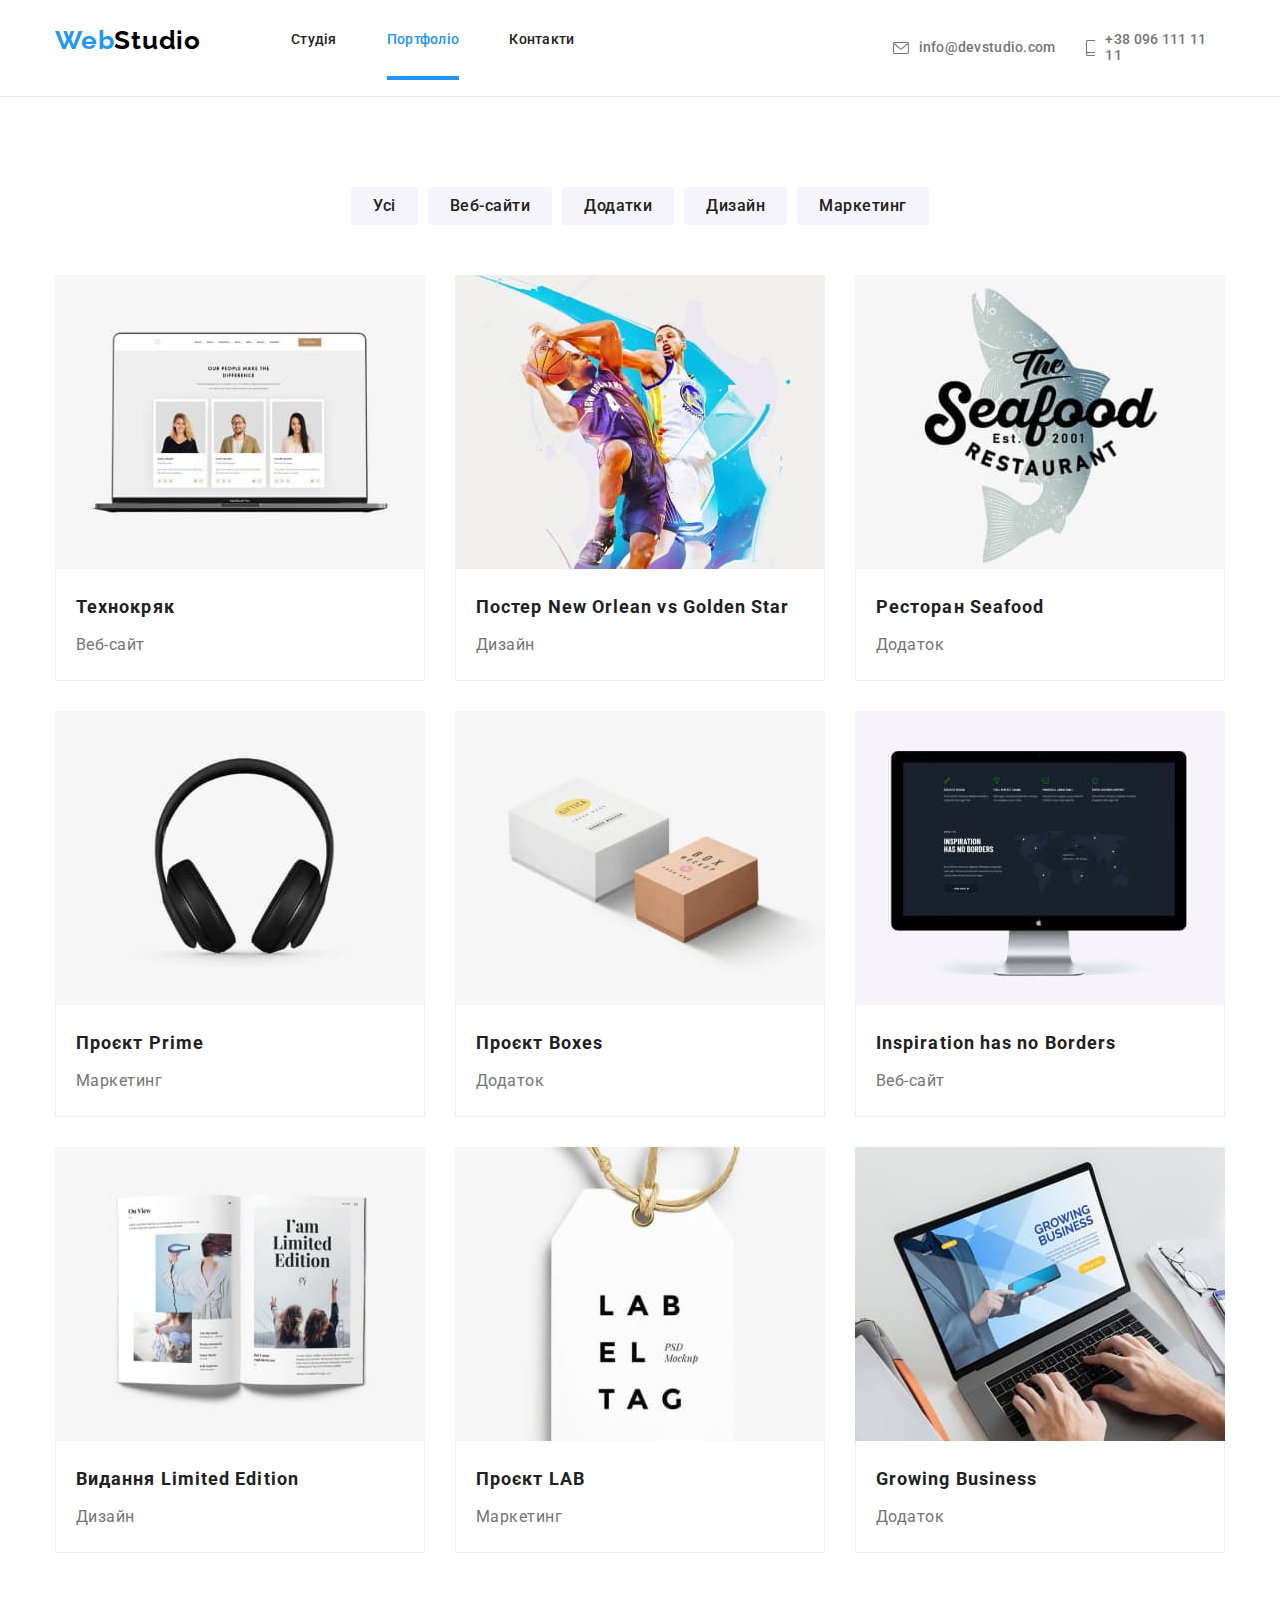
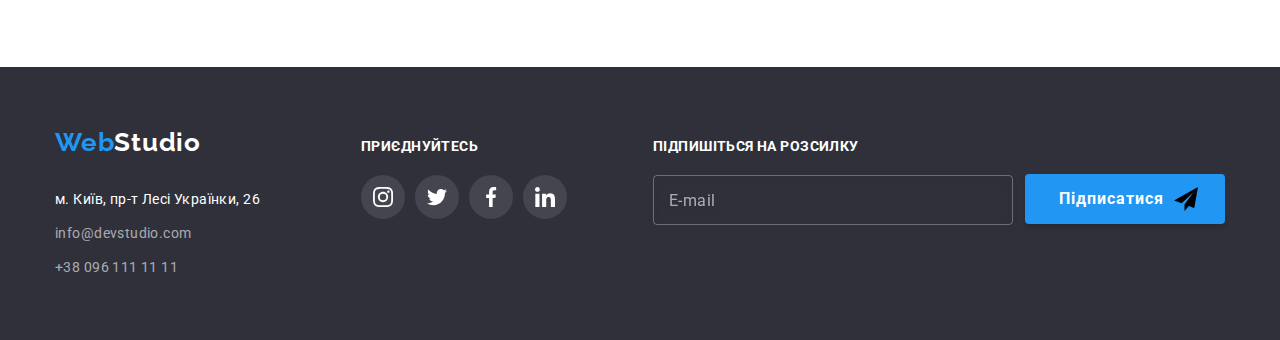
==== portfolio.html @ 47f00ca6 "SASS+BEM" ====
<!DOCTYPE html>
<html lang="uk">
  <head>
    <meta charset="UTF-8" />
    <meta http-equiv="X-UA-Compatible" content="IE=edge" />
    <meta name="viewport" content="width=device-width, initial-scale=1.0" />
    <title>Портфоліо</title>
    <link rel="preconnect" href="https://fonts.googleapis.com" />
    <link rel="preconnect" href="https://fonts.gstatic.com" crossorigin />
    <link
      href="https://fonts.googleapis.com/css2?family=Raleway:wght@700&family=Roboto:wght@400;500;700&display=swap"
      rel="stylesheet"
    />
    <link
      rel="stylesheet"
      href="https://cdnjs.cloudflare.com/ajax/libs/modern-normalize/1.1.0/modern-normalize.css"
      integrity="sha512-Y0MM+V6ymRKN2zStTqzQ227DWhhp4Mzdo6gnlRnuaNCbc+YN/ZH0sBCLTM4M0oSy9c9VKiCvd4Jk44aCLrNS5Q=="
      crossorigin="anonymous"
      referrerpolicy="no-referrer"
    />
    <link rel="stylesheet" href="./css/main.min.css" />
  </head>
  <body>
    <header class="header">
      <div class="container container--header">
        <a href="" class="logo"><span class="logo__accent">Web</span>Studio</a>
        <nav>
          <ul class="navigation">
            <li class="navigation__item">
              <a href="./index.html" class="navigation__link">Студія</a>
            </li>
            <li class="navigation__item">
              <a href="" class="navigation__link navigation__link--current">Портфоліо</a>
            </li>
            <li class="navigation__item"><a href="" class="navigation__link">Контакти</a></li>
          </ul>
        </nav>
        <ul class="contacts">
          <li class="contacts__item">
            <a href="mailto:info@devstudio.com" class="contacts__link"
              ><svg width="16" height="12" class="contacts__image">
                <use href="./images/icons.svg#icon-envelope"></use></svg
              >info@devstudio.com</a
            >
          </li>
          <li class="contacts__item">
            <a href="tel:+38096111111" class="contacts__link"
              ><svg width="10" height="16" class="contacts__image">
                <use href="./images/icons.svg#icon-smartphone"></use></svg
              >+38 096 111 11 11</a
            >
          </li>
        </ul>
      </div>
    </header>
    <main>
      <section class="portfolio">
        <div class="container">
          <h1 class="visually-hidden">Наші роботи</h1>
          <ul class="buttons-list">
            <li class="buttons-list__item"><button type="button" class="btn-menu">Усі</button></li>
            <li class="buttons-list__item">
              <button type="button" class="btn-menu">Веб-сайти</button>
            </li>
            <li class="buttons-list__item">
              <button type="button" class="btn-menu">Додатки</button>
            </li>
            <li class="buttons-list__item">
              <button type="button" class="btn-menu">Дизайн</button>
            </li>
            <li class="buttons-list__item">
              <button type="button" class="btn-menu">Маркетинг</button>
            </li>
          </ul>
          <ul class="work-list">
            <li>
              <a class="work-link"
                ><div class="work-link__box">
                  <img src="./images/img-8.jpg" alt="Екран ноутбука" width="370" height="294" />
                  <div class="work-link__overlay">
                    <p class="work-link__text">
                      Ресурс пропонує комплексні пропозиції з різним рівнем функціоналу та сервісів.
                      Все це дозволить відвідувачу отримати вичерпні відомості про компанію чи
                      приватну особу.
                    </p>
                  </div>
                </div>
                <div class="work-link__card">
                  <h2 class="work-link__title">Технокряк</h2>
                  <p class="work-link__desk">Веб-сайт</p>
                </div></a
              >
            </li>
            <li>
              <a class="work-link"
                ><div class="work-link__box">
                  <img src="./images/img-9.jpg" alt="Баскетболісти" width="370" height="294" />
                  <div class="work-link__overlay">
                    <p class="work-link__text">
                      Ресурс пропонує комплексні пропозиції з різним рівнем функціоналу та сервісів.
                      Все це дозволить відвідувачу отримати вичерпні відомості про компанію чи
                      приватну особу.
                    </p>
                  </div>
                </div>
                <div class="work-link__card">
                  <h2 class="work-link__title">
                    Постер <span lang="en">New Orlean vs Golden Star</span>
                  </h2>
                  <p class="work-link__desk">Дизайн</p>
                </div></a
              >
            </li>
            <li>
              <a class="work-link"
                ><div class="work-link__box">
                  <img
                    src="./images/img-10.jpg"
                    alt="Логотип ресторану Сіфуд"
                    width="370"
                    height="294"
                  />
                  <div class="work-link__overlay">
                    <p class="work-link__text">
                      Ресурс пропонує комплексні пропозиції з різним рівнем функціоналу та сервісів.
                      Все це дозволить відвідувачу отримати вичерпні відомості про компанію чи
                      приватну особу.
                    </p>
                  </div>
                </div>
                <div class="work-link__card">
                  <h2 class="work-link__title">Ресторан <span lang="en">Seafood</span></h2>
                  <p class="work-link__desk">Додаток</p>
                </div></a
              >
            </li>
            <li>
              <a class="work-link"
                ><div class="work-link__box">
                  <img src="./images/img-11.jpg" alt="Навушники" width="370" height="294" />
                  <div class="work-link__overlay">
                    <p class="work-link__text">
                      Ресурс пропонує комплексні пропозиції з різним рівнем функціоналу та сервісів.
                      Все це дозволить відвідувачу отримати вичерпні відомості про компанію чи
                      приватну особу.
                    </p>
                  </div>
                </div>
                <div class="work-link__card">
                  <h2 class="work-link__title">Проєкт <span lang="en">Prime</span></h2>
                  <p class="work-link__desk">Маркетинг</p>
                </div></a
              >
            </li>
            <li>
              <a class="work-link"
                ><div class="work-link__box">
                  <img src="./images/img-12.jpg" alt="Коробочки" width="370" height="294" />
                  <div class="work-link__overlay">
                    <p class="work-link__text">
                      Ресурс пропонує комплексні пропозиції з різним рівнем функціоналу та сервісів.
                      Все це дозволить відвідувачу отримати вичерпні відомості про компанію чи
                      приватну особу.
                    </p>
                  </div>
                </div>
                <div class="work-link__card">
                  <h2 class="work-link__title">Проєкт <span lang="en">Boxes</span></h2>
                  <p class="work-link__desk">Додаток</p>
                </div></a
              >
            </li>
            <li>
              <a class="work-link"
                ><div class="work-link__box">
                  <img src="./images/img-13.jpg" alt="Монітор" width="370" height="294" />
                  <div class="work-link__overlay">
                    <p class="work-link__text">
                      Ресурс пропонує комплексні пропозиції з різним рівнем функціоналу та сервісів.
                      Все це дозволить відвідувачу отримати вичерпні відомості про компанію чи
                      приватну особу.
                    </p>
                  </div>
                </div>
                <div class="work-link__card">
                  <h2 class="work-link__title" lang="en">Inspiration has no Borders</h2>
                  <p class="work-link__desk">Веб-сайт</p>
                </div></a
              >
            </li>
            <li>
              <a class="work-link"
                ><div class="work-link__box">
                  <img src="./images/img-14.jpg" alt="Журнал" width="370" height="294" />
                  <div class="work-link__overlay">
                    <p class="work-link__text">
                      Ресурс пропонує комплексні пропозиції з різним рівнем функціоналу та сервісів.
                      Все це дозволить відвідувачу отримати вичерпні відомості про компанію чи
                      приватну особу.
                    </p>
                  </div>
                </div>
                <div class="work-link__card">
                  <h2 class="work-link__title">Видання <span lang="en">Limited Edition</span></h2>
                  <p class="work-link__desk">Дизайн</p>
                </div></a
              >
            </li>
            <li>
              <a class="work-link"
                ><div class="work-link__box">
                  <img src="./images/img-15.jpg" alt="Ярлик" width="370" height="294" />
                  <div class="work-link__overlay">
                    <p class="work-link__text">
                      Ресурс пропонує комплексні пропозиції з різним рівнем функціоналу та сервісів.
                      Все це дозволить відвідувачу отримати вичерпні відомості про компанію чи
                      приватну особу.
                    </p>
                  </div>
                </div>
                <div class="work-link__card">
                  <h2 class="work-link__title">Проєкт <span lang="en">LAB</span></h2>
                  <p class="work-link__desk">Маркетинг</p>
                </div></a
              >
            </li>
            <li>
              <a class="work-link"
                ><div class="work-link__box">
                  <img src="./images/img-16.jpg" alt="Ноутбук" width="370" height="294" />
                  <div class="work-link__overlay">
                    <p class="work-link__text">
                      Ресурс пропонує комплексні пропозиції з різним рівнем функціоналу та сервісів.
                      Все це дозволить відвідувачу отримати вичерпні відомості про компанію чи
                      приватну особу.
                    </p>
                  </div>
                </div>
                <div class="work-link__card">
                  <h2 class="work-link__title" lang="en">Growing Business</h2>
                  <p class="work-link__desk">Додаток</p>
                </div></a
              >
            </li>
          </ul>
        </div>
      </section>
    </main>
    <footer class="footer">
      <div class="container container--footer">
        <div class="extended-contacts">
          <div class="studio-contacts">
            <a href="" class="logo logo--white"><span class="logo__accent">Web</span>Studio</a>
            <address class="address">
              <ul class="address__list">
                <li class="address__item">
                  <a
                    href="https://goo.gl/maps/R8dx9tAfrHtU4k7H6"
                    target="_blank"
                    rel="noopener nofollow noreferrer"
                    class="address__place"
                    >м. Київ, пр-т Лесі Українки, 26</a
                  >
                </li>
                <li class="address__item">
                  <a href="info@devstudio.com" class="address__link">info@devstudio.com</a>
                </li>
                <li class="address__item">
                  <a href="+380961111111" class="address__link">+38 096 111 11 11</a>
                </li>
              </ul>
            </address>
          </div>
          <div class="studio-social">
            <h2 class="footer-title">приєднуйтесь</h2>
            <ul class="soc-list">
              <li>
                <a href="" target="_blank" rel="noopener noreferrer nofollow" class="ft-soc-link">
                  <svg width="20" height="20">
                    <use href="./images/icons.svg#icon-instagram"></use>
                  </svg>
                </a>
              </li>
              <li>
                <a href="" target="_blank" rel="noopener noreferrer nofollow" class="ft-soc-link">
                  <svg width="20" height="20">
                    <use href="./images/icons.svg#icon-twitter"></use>
                  </svg>
                </a>
              </li>
              <li>
                <a href="" target="_blank" rel="noopener noreferrer nofollow" class="ft-soc-link">
                  <svg width="20" height="20">
                    <use href="./images/icons.svg#icon-facebook"></use>
                  </svg>
                </a>
              </li>
              <li>
                <a href="" target="_blank" rel="noopener noreferrer nofollow" class="ft-soc-link">
                  <svg width="20" height="20">
                    <use href="./images/icons.svg#icon-linkedin"></use>
                  </svg>
                </a>
              </li>
            </ul>
          </div>
        </div>
        <form name="mailing-form" class="mailing-form">
          <label class="mailing-form__label"
            ><span class="mailing-form__call">Підпишіться на розсилку</span>
            <input type="email" name="email" placeholder="E-mail" class="mailing-form__input" />
          </label>
          <button type="submit">
            <span class="ft-btn-text">Підписатися</span>
            <svg width="24" height="24"><use href="./images/icons.svg#icon-send"></use></svg>
          </button>
        </form>
      </div>
    </footer>
  </body>
</html>
---- css/main.min.css ----
:root{--logo-color: #000000;--accent-logo-color: #2196f3;--ft-color: #2f303a;--primary-bg-color: #ffffff;--second-bg-color: #f5f4fa;--primary-text-color: #212121;--second-text-color: #757575;--tertiary-text-color: rgba(255, 255, 255, 0.6);--link-color: #afb1b8}p,h1,h2,h3,h4,h5,h6{margin:0px}ul{margin:0px;padding-left:0px;list-style:none}a{text-decoration:none}body{color:var(--primary-text-color);font-family:"Roboto","arial","helvetica",sans-serif}img{display:block;max-width:100%;height:auto}ul{display:-webkit-box;display:-ms-flexbox;display:flex}.visually-hidden{position:absolute;width:1px;height:1px;margin:-1px;border:0;padding:0;white-space:nowrap;-webkit-clip-path:inset(100%);clip-path:inset(100%);clip:rect(0 0 0 0);overflow:hidden}.container{width:1200px;padding:0px 15px;margin:0 auto}.container--header,.container--footer{display:-webkit-box;display:-ms-flexbox;display:flex}.container--hero{display:-webkit-box;display:-ms-flexbox;display:flex;-ms-flex-wrap:wrap;flex-wrap:wrap;-webkit-box-orient:vertical;-webkit-box-direction:normal;-ms-flex-direction:column;flex-direction:column;-ms-flex-line-pack:center;align-content:center}.container--footer{-webkit-box-pack:justify;-ms-flex-pack:justify;justify-content:space-between}.logo{font-family:"Raleway",sans-serif;font-weight:700;font-size:26px;line-height:1.19;letter-spacing:.03em;color:var(--logo-color);padding:25px 0px;margin-right:90px}.logo--white{color:var(--primary-bg-color)}.logo__accent{color:var(--accent-logo-color)}button{color:var(--primary-bg-color);background-color:var(--accent-logo-color);-webkit-box-shadow:0px 4px 4px rgba(0,0,0,.15);box-shadow:0px 4px 4px rgba(0,0,0,.15);width:200px;height:50px;border-width:0px;border-radius:4px;cursor:pointer;font-weight:700;font-size:16px;line-height:1.88;letter-spacing:.06em}.btn{margin:0 auto}.mailing-form>button{display:-webkit-box;display:-ms-flexbox;display:flex;-webkit-box-align:center;-ms-flex-align:center;align-items:center;margin-top:47px}.ft-btn-text{margin-left:28px;margin-right:10px}.button__image{fill:#fff}.modal-close{display:-webkit-box;display:-ms-flexbox;display:flex;-webkit-box-pack:center;-ms-flex-pack:center;justify-content:center;-webkit-box-align:center;-ms-flex-align:center;align-items:center;position:absolute;top:8px;right:8px;width:30px;height:30px;border-radius:50%;border:1px solid rgba(0,0,0,.1);-webkit-box-shadow:none;box-shadow:none;background-color:var(--primary-bg-color)}.modal-btn{margin-left:125px}.btn-menu{color:var(--primary-text-color);background-color:var(--second-bg-color);-webkit-box-shadow:none;box-shadow:none;font-weight:500;font-size:16px;line-height:1.62;letter-spacing:.03em;width:auto;height:auto;padding:6px 22px;-webkit-transition-property:color,background-color,-webkit-box-shadow;transition-property:color,background-color,-webkit-box-shadow;transition-property:color,background-color,box-shadow;transition-property:color,background-color,box-shadow,-webkit-box-shadow;-webkit-transition-duration:250ms;transition-duration:250ms;-webkit-transition-timing-function:cubic-bezier(0.4, 0, 0.2, 1);transition-timing-function:cubic-bezier(0.4, 0, 0.2, 1)}.btn-menu:hover,.btn-menu:focus{color:var(--primary-bg-color);background-color:var(--accent-logo-color);-webkit-box-shadow:0px 3px 1px rgba(0,0,0,.1),0px 1px 2px rgba(0,0,0,.08),0px 2px 2px rgba(0,0,0,.12);box-shadow:0px 3px 1px rgba(0,0,0,.1),0px 1px 2px rgba(0,0,0,.08),0px 2px 2px rgba(0,0,0,.12)}.title{font-size:36px;line-height:1.17;text-align:center;letter-spacing:.03em;display:block;margin:0px auto 50px}.soc-list>li{width:44px;height:44px}.soc-list>li:not(:last-child){margin-right:10px}.soc-list a{width:100%;height:100%;border-radius:50%;display:-webkit-box;display:-ms-flexbox;display:flex;-webkit-box-pack:center;-ms-flex-pack:center;justify-content:center;-webkit-box-align:center;-ms-flex-align:center;align-items:center;-webkit-transition-property:color,background-color;transition-property:color,background-color;-webkit-transition-duration:250ms;transition-duration:250ms;-webkit-transition-timing-function:cubic-bezier(0.4, 0, 0.2, 1);transition-timing-function:cubic-bezier(0.4, 0, 0.2, 1)}.soc-list a:hover,.soc-list a:focus{color:var(--primary-bg-color);background-color:var(--accent-logo-color)}.soc-list svg{fill:currentColor}.comand-soc-link{color:var(--link-color);background-color:var(--primary-bg-color)}.ft-soc-link{color:var(--primary-bg-color);background-color:rgba(255,255,255,.1)}.header{background-color:var(--primary-bg-color);border-bottom:1px solid #ececec}.navigation{margin-right:318px}.navigation__item:not(:last-child){margin-right:50px}.navigation__link{display:block;padding:32px 0px;font-weight:500;font-size:14px;line-height:1.14;letter-spacing:.02em;color:var(--primary-text-color);-webkit-transition-property:color;transition-property:color;-webkit-transition-duration:250ms;transition-duration:250ms;-webkit-transition-timing-function:cubic-bezier(0.4, 0, 0.2, 1);transition-timing-function:cubic-bezier(0.4, 0, 0.2, 1)}.navigation__link:hover,.navigation__link:focus{color:var(--accent-logo-color)}.navigation__link--current{position:relative;color:var(--accent-logo-color)}.navigation__link--current::after{content:"";display:block;position:absolute;bottom:0;width:100%;height:4px;background-color:var(--accent-logo-color)}.contacts__item{display:-webkit-box;display:-ms-flexbox;display:flex}.contacts__item:not(:last-child){margin-right:30px}.contacts__link{display:-webkit-box;display:-ms-flexbox;display:flex;-webkit-box-align:center;-ms-flex-align:center;align-items:center;font-weight:500;font-size:14px;line-height:1.14;letter-spacing:.02em;padding:32px 0px;color:var(--second-text-color);-webkit-transition-property:color;transition-property:color;-webkit-transition-duration:250ms;transition-duration:250ms;-webkit-transition-timing-function:cubic-bezier(0.4, 0, 0.2, 1);transition-timing-function:cubic-bezier(0.4, 0, 0.2, 1)}.contacts__link:hover,.contacts__link:focus{color:var(--accent-logo-color)}.contacts__image{margin-right:10px;fill:currentColor}.hero{padding:200px 0px 210px}.hero-overlay{max-width:1600px;height:600px;background-image:-webkit-gradient(linear, left top, right top, from(rgba(47, 48, 58, 0.4)), to(rgba(47, 48, 58, 0.4))),url("../images/hero.jpg");background-image:linear-gradient(to right, rgba(47, 48, 58, 0.4), rgba(47, 48, 58, 0.4)),url("../images/hero.jpg");background-repeat:no-repeat;background-position:center;background-size:cover;background-color:#c4c4c4}.hero__title{color:var(--primary-bg-color);font-weight:900;font-size:44px;line-height:1.36;text-align:center;letter-spacing:.06em;text-transform:uppercase;width:700px;margin-bottom:30px}.pre-about{background-color:var(--primary-bg-color);padding:95px 0}.principles__item:not(:last-child){margin-right:30px}.principle-card{display:-webkit-box;display:-ms-flexbox;display:flex;-webkit-box-pack:center;-ms-flex-pack:center;justify-content:center;-webkit-box-align:center;-ms-flex-align:center;align-items:center;width:270px;height:120px;border-radius:4px;margin-bottom:30px;background-color:var(--second-bg-color)}.principle-card__title{font-size:14px;line-height:1.1;letter-spacing:.03em;text-transform:uppercase;margin-bottom:10px}.principle-card__desk{font-size:14px;line-height:1.71;letter-spacing:.03em;color:var(--second-text-color)}.about{background-color:var(--primary-bg-color);padding-bottom:95px}.service-list__item:not(:last-child){margin-right:30px}.service-card{position:relative}.service-card__label{position:absolute;bottom:0;width:370px;height:70px;padding:27px 0px;font-weight:700;font-size:14px;line-height:1.14;text-align:center;letter-spacing:.03em;text-transform:uppercase;color:var(--primary-bg-color);background-color:rgba(47,48,58,.8)}.comand{padding:95px 0;background-color:var(--second-bg-color)}.comand-list__item:not(:last-child){margin-right:30px}.comand-card{background:var(--primary-bg-color);-webkit-box-shadow:0px 1px 3px rgba(0,0,0,.12),0px 1px 1px rgba(0,0,0,.14),0px 2px 1px rgba(0,0,0,.2);box-shadow:0px 1px 3px rgba(0,0,0,.12),0px 1px 1px rgba(0,0,0,.14),0px 2px 1px rgba(0,0,0,.2);border-radius:0px 0px 4px 4px}.comand-card__label{padding:30px}.comand-card__title{font-weight:500;font-size:16px;line-height:1.19;text-align:center;letter-spacing:.03em;margin-bottom:10px}.comand-card__desk{line-height:1.19;text-align:center;letter-spacing:.03em;color:var(--second-text-color);margin-bottom:15px}.clients{background-color:var(--primary-bg-color);padding:95px 0}.clients-list__item{width:170px;height:92px;border:1px solid var(--link-color);border-radius:4px;-webkit-transition-property:border;transition-property:border;-webkit-transition-duration:250ms;transition-duration:250ms;-webkit-transition-timing-function:cubic-bezier(0.4, 0, 0.2, 1);transition-timing-function:cubic-bezier(0.4, 0, 0.2, 1)}.clients-list__item:not(:last-child){margin-right:30px}.clients-list__item:hover,.clients-list__item:focus{border:1px solid var(--accent-logo-color)}.client-link{width:100%;height:100%;display:-webkit-box;display:-ms-flexbox;display:flex;-webkit-box-pack:center;-ms-flex-pack:center;justify-content:center;-webkit-box-align:center;-ms-flex-align:center;align-items:center;color:var(--link-color);-webkit-transition-property:color;transition-property:color;-webkit-transition-duration:250ms;transition-duration:250ms;-webkit-transition-timing-function:cubic-bezier(0.4, 0, 0.2, 1);transition-timing-function:cubic-bezier(0.4, 0, 0.2, 1)}.client-link:hover,.client-link:focus{color:var(--accent-logo-color)}.client-link__image{fill:currentColor}.portfolio{background-color:var(--primary-bg-color);padding-top:90px;padding-bottom:114px}.buttons-list{-webkit-box-pack:center;-ms-flex-pack:center;justify-content:center;margin-bottom:50px}.buttons-list__item:not(:last-child){margin-right:10px}.work-list{-ms-flex-wrap:wrap;flex-wrap:wrap;gap:30px;-ms-flex-preferred-size:calc((100% - 20px)/3);flex-basis:calc((100% - 20px)/3)}.work-link{display:block;-webkit-transition-property:-webkit-box-shadow;transition-property:-webkit-box-shadow;transition-property:box-shadow;transition-property:box-shadow, -webkit-box-shadow;-webkit-transition-duration:250ms;transition-duration:250ms;-webkit-transition-timing-function:cubic-bezier(0.4, 0, 0.2, 1);transition-timing-function:cubic-bezier(0.4, 0, 0.2, 1)}.work-link:hover{-webkit-box-shadow:0px 1px 1px rgba(0,0,0,.12),0px 4px 4px rgba(0,0,0,.06),1px 4px 6px rgba(0,0,0,.16);box-shadow:0px 1px 1px rgba(0,0,0,.12),0px 4px 4px rgba(0,0,0,.06),1px 4px 6px rgba(0,0,0,.16)}.work-link:hover .work-link__overlay{-webkit-transform:translateY(0);transform:translateY(0)}.work-link__box{position:relative;overflow:hidden}.work-link__overlay{position:absolute;top:0;left:0;width:100%;height:100%;background-color:rgba(33,150,243,.9);-webkit-transform:translateY(100%);transform:translateY(100%);-webkit-transition-property:-webkit-transform;transition-property:-webkit-transform;transition-property:transform;transition-property:transform, -webkit-transform;-webkit-transition-duration:250ms;transition-duration:250ms;-webkit-transition-timing-function:cubic-bezier(0.4, 0, 0.2, 1);transition-timing-function:cubic-bezier(0.4, 0, 0.2, 1)}.work-link__text{padding:63px 24px;font-size:18px;line-height:1.56;letter-spacing:.03em;color:var(--primary-bg-color)}.work-link__card{padding:20px;border-right:1px solid #eee;border-bottom:1px solid #eee;border-left:1px solid #eee}.work-link__title{font-size:18px;line-height:2;letter-spacing:.06em;margin-bottom:5px}.work-link__desk{line-height:1.88;letter-spacing:.03em;color:var(--second-text-color)}.footer{background-color:var(--ft-color);padding:60px 0}.extended-contacts{display:-webkit-box;display:-ms-flexbox;display:flex}.address__list{display:block}.studio-contacts{margin-right:70px}.address{font-style:inherit;margin-top:30px}.address__item:not(:last-child){margin-bottom:10px}.address__place{font-size:14px;line-height:1.71;letter-spacing:.03em;color:var(--primary-bg-color);-webkit-transition-property:color;transition-property:color;-webkit-transition-duration:250ms;transition-duration:250ms;-webkit-transition-timing-function:cubic-bezier(0.4, 0, 0.2, 1);transition-timing-function:cubic-bezier(0.4, 0, 0.2, 1)}.address__place:hover,.address__place:focus{color:var(--accent-logo-color)}.address__link{font-size:14px;line-height:1.71;letter-spacing:.03em;color:var(--tertiary-text-color);-webkit-transition-property:color;transition-property:color;-webkit-transition-duration:250ms;transition-duration:250ms;-webkit-transition-timing-function:cubic-bezier(0.4, 0, 0.2, 1);transition-timing-function:cubic-bezier(0.4, 0, 0.2, 1)}.address__link:hover,.address__link:focus{color:var(--accent-logo-color)}.footer-title{font-size:14px;line-height:1.14;letter-spacing:.03em;text-transform:uppercase;color:var(--primary-bg-color);margin-top:12px;margin-bottom:20px}.mailing-form{display:-webkit-box;display:-ms-flexbox;display:flex;-webkit-box-orient:horizontal;-webkit-box-direction:normal;-ms-flex-direction:row;flex-direction:row}.mailing-form__label{display:-webkit-box;display:-ms-flexbox;display:flex;-webkit-box-orient:vertical;-webkit-box-direction:normal;-ms-flex-direction:column;flex-direction:column;margin-top:12px}.mailing-form__call{margin-bottom:20px;font-weight:700;font-size:14px;line-height:1.14;letter-spacing:.03em;text-transform:uppercase;color:var(--primary-bg-color)}.mailing-form__input{margin-right:12px;padding-left:15px;width:360px;height:50px;background-color:rgba(0,0,0,0);-webkit-filter:drop-shadow(0px 4px 4px rgba(0, 0, 0, 0.15));filter:drop-shadow(0px 4px 4px rgba(0, 0, 0, 0.15));border:1px solid rgba(255,255,255,.3);border-radius:4px}.mailing-form__input::-webkit-input-placeholder{font-size:16px;line-height:1.25;letter-spacing:.03em;color:var(--tertiary-text-color)}.mailing-form__input::-moz-placeholder{font-size:16px;line-height:1.25;letter-spacing:.03em;color:var(--tertiary-text-color)}.mailing-form__input:-ms-input-placeholder{font-size:16px;line-height:1.25;letter-spacing:.03em;color:var(--tertiary-text-color)}.mailing-form__input::-ms-input-placeholder{font-size:16px;line-height:1.25;letter-spacing:.03em;color:var(--tertiary-text-color)}.mailing-form__input::placeholder{font-size:16px;line-height:1.25;letter-spacing:.03em;color:var(--tertiary-text-color)}.backdrop{width:100%;height:100%;position:fixed;top:0;background-color:rgba(0,0,0,.2);-webkit-transition-property:opacity,visibility;transition-property:opacity,visibility;-webkit-transition-duration:400ms;transition-duration:400ms;-webkit-transition-timing-function:ease-in;transition-timing-function:ease-in}.modal{width:530px;min-height:580px;padding:40px;background-color:var(--primary-bg-color);-webkit-box-shadow:0px 1px 3px rgba(0,0,0,.12),0px 1px 1px rgba(0,0,0,.14),0px 2px 1px rgba(0,0,0,.2);box-shadow:0px 1px 3px rgba(0,0,0,.12),0px 1px 1px rgba(0,0,0,.14),0px 2px 1px rgba(0,0,0,.2);border-radius:4px;position:absolute;top:50%;left:50%;-webkit-transform:translate(-50%, -50%) scale(1);transform:translate(-50%, -50%) scale(1);-webkit-transition-property:-webkit-transform;transition-property:-webkit-transform;transition-property:transform;transition-property:transform, -webkit-transform;-webkit-transition-duration:400ms;transition-duration:400ms;-webkit-transition-timing-function:ease-in;transition-timing-function:ease-in}.backdrop.is-hidden .modal{-webkit-transform:translate(-50%, -50%) scaleY(0);transform:translate(-50%, -50%) scaleY(0)}.is-hidden{opacity:0;visibility:hidden;pointer-events:none}.service-form{display:-webkit-box;display:-ms-flexbox;display:flex;-webkit-box-orient:vertical;-webkit-box-direction:normal;-ms-flex-direction:column;flex-direction:column}.service-form__call{margin-bottom:12px;font-weight:700;font-size:20px;line-height:1.15;text-align:center;letter-spacing:.03em;color:var(--primary-text-color)}.service-form__label{margin-bottom:4px;font-size:12px;line-height:1.17;letter-spacing:.01em;color:var(--second-text-color)}.service-form__entry-field{position:relative;margin-bottom:10px}.service-form__input{width:100%;height:40px;padding-left:42px;border:1px solid rgba(33,33,33,.2);border-radius:4px;-webkit-transition-property:outline;transition-property:outline;-webkit-transition-duration:250ms;transition-duration:250ms;-webkit-transition-timing-function:cubic-bezier(0.4, 0, 0.2, 1);transition-timing-function:cubic-bezier(0.4, 0, 0.2, 1)}.service-form__input:focus{outline:1px solid var(--accent-logo-color);border:rgba(0,0,0,0)}.service-form__input:focus+.service-form__image{fill:var(--accent-logo-color)}.service-form__image{position:absolute;top:50%;left:12px;-webkit-transform:translateY(-50%);transform:translateY(-50%);-webkit-transition-property:fill;transition-property:fill;-webkit-transition-duration:250ms;transition-duration:250ms;-webkit-transition-timing-function:cubic-bezier(0.4, 0, 0.2, 1);transition-timing-function:cubic-bezier(0.4, 0, 0.2, 1)}.service-form__textarea{resize:none;height:120px;margin-bottom:25px;padding:12px 16px;border:1px solid rgba(33,33,33,.2);border-radius:4px}.service-form__textarea:focus{outline:1px solid var(--accent-logo-color);border:rgba(0,0,0,0)}.service-form__textarea::-webkit-input-placeholder{font-size:12px;line-height:14px;letter-spacing:.01em;color:rgba(117,117,117,.5)}.service-form__textarea::-moz-placeholder{font-size:12px;line-height:14px;letter-spacing:.01em;color:rgba(117,117,117,.5)}.service-form__textarea:-ms-input-placeholder{font-size:12px;line-height:14px;letter-spacing:.01em;color:rgba(117,117,117,.5)}.service-form__textarea::-ms-input-placeholder{font-size:12px;line-height:14px;letter-spacing:.01em;color:rgba(117,117,117,.5)}.service-form__textarea::placeholder{font-size:12px;line-height:14px;letter-spacing:.01em;color:rgba(117,117,117,.5)}.service-form__check-label{display:-webkit-box;display:-ms-flexbox;display:flex;-webkit-box-align:center;-ms-flex-align:center;align-items:center;margin-left:12px;margin-bottom:30px}.service-form__checkbox:checked+.service-form__custom-checkbox{background-color:var(--accent-logo-color);border-color:var(--accent-logo-color);background-image:url(../images/check.svg);background-size:contain;background-repeat:no-repeat;background-origin:border-box}.service-form__checkbox:focus+.service-form__custom-checkbox{outline:2px solid #000}.service-form__custom-checkbox{width:15px;height:15px;margin-right:8px;display:inline-block;border:2px solid var(--primary-text-color);border-radius:2px}.service-form__text{font-family:"Roboto";font-size:14px;line-height:1.71;letter-spacing:.03em;color:var(--second-text-color)}.service-form__link{text-decoration:underline;color:var(--accent-logo-color)}/*# sourceMappingURL=main.min.css.map */
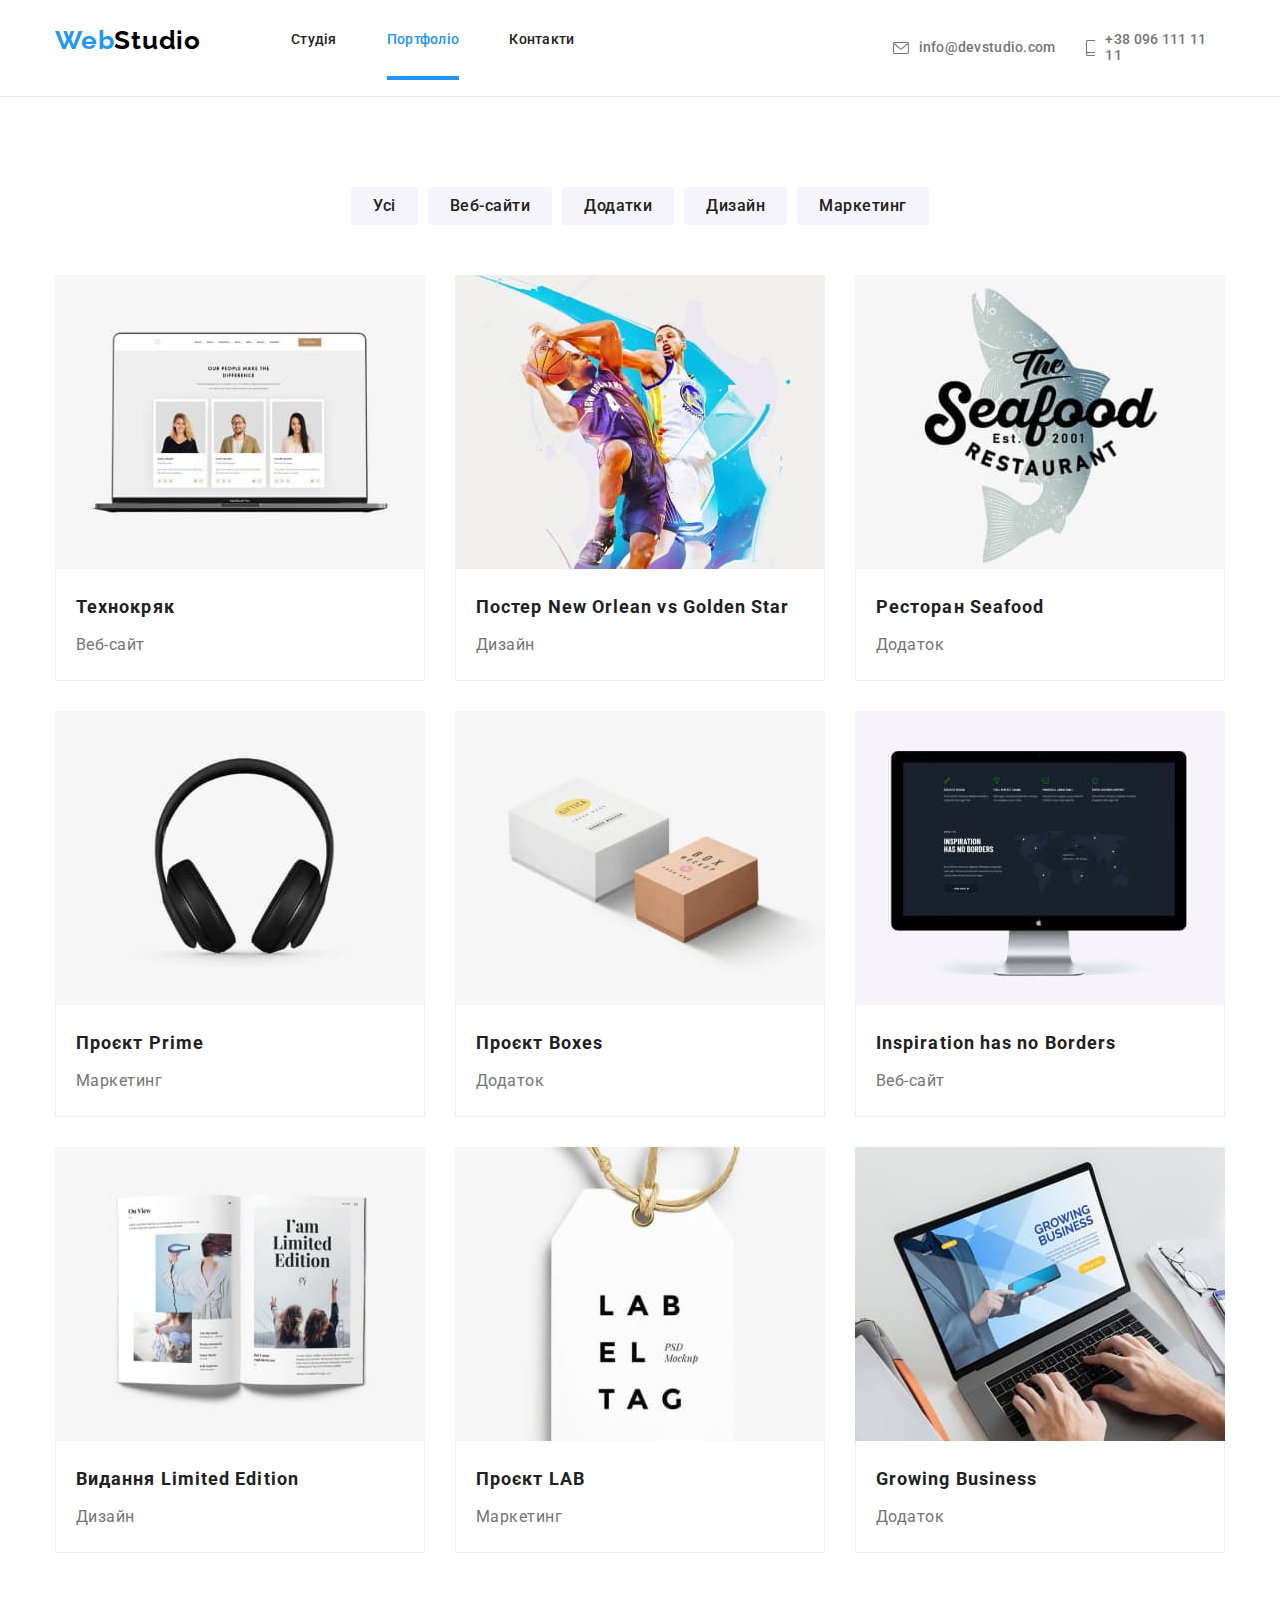
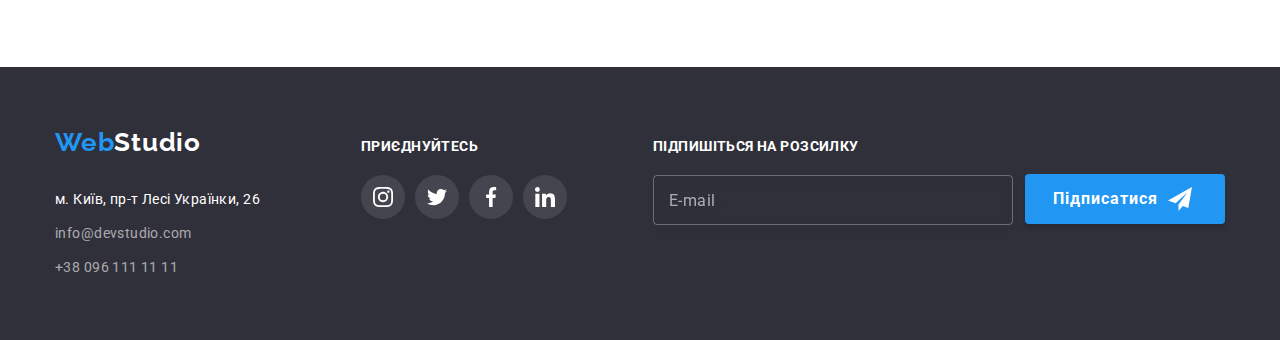
==== commit 3f3f94d7: "SASS+BEM завершення" ====
--- a/portfolio.html
+++ b/portfolio.html
@@ -38,14 +38,14 @@
         <ul class="contacts">
           <li class="contacts__item">
             <a href="mailto:info@devstudio.com" class="contacts__link"
-              ><svg width="16" height="12" class="contacts__image">
+              ><svg width="16" height="12" class="contacts__icon">
                 <use href="./images/icons.svg#icon-envelope"></use></svg
               >info@devstudio.com</a
             >
           </li>
           <li class="contacts__item">
             <a href="tel:+38096111111" class="contacts__link"
-              ><svg width="10" height="16" class="contacts__image">
+              ><svg width="10" height="16" class="contacts__icon">
                 <use href="./images/icons.svg#icon-smartphone"></use></svg
               >+38 096 111 11 11</a
             >
@@ -58,18 +58,20 @@
         <div class="container">
           <h1 class="visually-hidden">Наші роботи</h1>
           <ul class="buttons-list">
-            <li class="buttons-list__item"><button type="button" class="btn-menu">Усі</button></li>
-            <li class="buttons-list__item">
-              <button type="button" class="btn-menu">Веб-сайти</button>
-            </li>
-            <li class="buttons-list__item">
-              <button type="button" class="btn-menu">Додатки</button>
-            </li>
-            <li class="buttons-list__item">
-              <button type="button" class="btn-menu">Дизайн</button>
-            </li>
-            <li class="buttons-list__item">
-              <button type="button" class="btn-menu">Маркетинг</button>
+            <li class="buttons-list__item">
+              <button type="button" class="portfolio__button">Усі</button>
+            </li>
+            <li class="buttons-list__item">
+              <button type="button" class="portfolio__button">Веб-сайти</button>
+            </li>
+            <li class="buttons-list__item">
+              <button type="button" class="portfolio__button">Додатки</button>
+            </li>
+            <li class="buttons-list__item">
+              <button type="button" class="portfolio__button">Дизайн</button>
+            </li>
+            <li class="buttons-list__item">
+              <button type="button" class="portfolio__button">Маркетинг</button>
             </li>
           </ul>
           <ul class="work-list">
@@ -273,31 +275,51 @@
           </div>
           <div class="studio-social">
             <h2 class="footer-title">приєднуйтесь</h2>
-            <ul class="soc-list">
-              <li>
-                <a href="" target="_blank" rel="noopener noreferrer nofollow" class="ft-soc-link">
-                  <svg width="20" height="20">
+            <ul class="social-list">
+              <li class="social-list__item">
+                <a
+                  href=""
+                  target="_blank"
+                  rel="noopener noreferrer nofollow"
+                  class="social-link social-link--grey"
+                >
+                  <svg width="20" height="20" class="social__icon">
                     <use href="./images/icons.svg#icon-instagram"></use>
                   </svg>
                 </a>
               </li>
-              <li>
-                <a href="" target="_blank" rel="noopener noreferrer nofollow" class="ft-soc-link">
-                  <svg width="20" height="20">
+              <li class="social-list__item">
+                <a
+                  href=""
+                  target="_blank"
+                  rel="noopener noreferrer nofollow"
+                  class="social-link social-link--grey"
+                >
+                  <svg width="20" height="20" class="social__icon">
                     <use href="./images/icons.svg#icon-twitter"></use>
                   </svg>
                 </a>
               </li>
-              <li>
-                <a href="" target="_blank" rel="noopener noreferrer nofollow" class="ft-soc-link">
-                  <svg width="20" height="20">
+              <li class="social-list__item">
+                <a
+                  href=""
+                  target="_blank"
+                  rel="noopener noreferrer nofollow"
+                  class="social-link social-link--grey"
+                >
+                  <svg width="20" height="20" class="social__icon">
                     <use href="./images/icons.svg#icon-facebook"></use>
                   </svg>
                 </a>
               </li>
-              <li>
-                <a href="" target="_blank" rel="noopener noreferrer nofollow" class="ft-soc-link">
-                  <svg width="20" height="20">
+              <li class="social-list__item">
+                <a
+                  href=""
+                  target="_blank"
+                  rel="noopener noreferrer nofollow"
+                  class="social-link social-link--grey"
+                >
+                  <svg width="20" height="20" class="social__icon">
                     <use href="./images/icons.svg#icon-linkedin"></use>
                   </svg>
                 </a>
@@ -310,9 +332,11 @@
             ><span class="mailing-form__call">Підпишіться на розсилку</span>
             <input type="email" name="email" placeholder="E-mail" class="mailing-form__input" />
           </label>
-          <button type="submit">
-            <span class="ft-btn-text">Підписатися</span>
-            <svg width="24" height="24"><use href="./images/icons.svg#icon-send"></use></svg>
+          <button type="submit" class="mailing-form__button">
+            <span class="button__text">Підписатися</span>
+            <svg width="24" height="24" class="button__icon--end">
+              <use href="./images/icons.svg#icon-send"></use>
+            </svg>
           </button>
         </form>
       </div>
--- a/css/main.min.css
+++ b/css/main.min.css
@@ -1 +1 @@
-:root{--logo-color: #000000;--accent-logo-color: #2196f3;--ft-color: #2f303a;--primary-bg-color: #ffffff;--second-bg-color: #f5f4fa;--primary-text-color: #212121;--second-text-color: #757575;--tertiary-text-color: rgba(255, 255, 255, 0.6);--link-color: #afb1b8}p,h1,h2,h3,h4,h5,h6{margin:0px}ul{margin:0px;padding-left:0px;list-style:none}a{text-decoration:none}body{color:var(--primary-text-color);font-family:"Roboto","arial","helvetica",sans-serif}img{display:block;max-width:100%;height:auto}ul{display:-webkit-box;display:-ms-flexbox;display:flex}.visually-hidden{position:absolute;width:1px;height:1px;margin:-1px;border:0;padding:0;white-space:nowrap;-webkit-clip-path:inset(100%);clip-path:inset(100%);clip:rect(0 0 0 0);overflow:hidden}.container{width:1200px;padding:0px 15px;margin:0 auto}.container--header,.container--footer{display:-webkit-box;display:-ms-flexbox;display:flex}.container--hero{display:-webkit-box;display:-ms-flexbox;display:flex;-ms-flex-wrap:wrap;flex-wrap:wrap;-webkit-box-orient:vertical;-webkit-box-direction:normal;-ms-flex-direction:column;flex-direction:column;-ms-flex-line-pack:center;align-content:center}.container--footer{-webkit-box-pack:justify;-ms-flex-pack:justify;justify-content:space-between}.logo{font-family:"Raleway",sans-serif;font-weight:700;font-size:26px;line-height:1.19;letter-spacing:.03em;color:var(--logo-color);padding:25px 0px;margin-right:90px}.logo--white{color:var(--primary-bg-color)}.logo__accent{color:var(--accent-logo-color)}button{color:var(--primary-bg-color);background-color:var(--accent-logo-color);-webkit-box-shadow:0px 4px 4px rgba(0,0,0,.15);box-shadow:0px 4px 4px rgba(0,0,0,.15);width:200px;height:50px;border-width:0px;border-radius:4px;cursor:pointer;font-weight:700;font-size:16px;line-height:1.88;letter-spacing:.06em}.btn{margin:0 auto}.mailing-form>button{display:-webkit-box;display:-ms-flexbox;display:flex;-webkit-box-align:center;-ms-flex-align:center;align-items:center;margin-top:47px}.ft-btn-text{margin-left:28px;margin-right:10px}.button__image{fill:#fff}.modal-close{display:-webkit-box;display:-ms-flexbox;display:flex;-webkit-box-pack:center;-ms-flex-pack:center;justify-content:center;-webkit-box-align:center;-ms-flex-align:center;align-items:center;position:absolute;top:8px;right:8px;width:30px;height:30px;border-radius:50%;border:1px solid rgba(0,0,0,.1);-webkit-box-shadow:none;box-shadow:none;background-color:var(--primary-bg-color)}.modal-btn{margin-left:125px}.btn-menu{color:var(--primary-text-color);background-color:var(--second-bg-color);-webkit-box-shadow:none;box-shadow:none;font-weight:500;font-size:16px;line-height:1.62;letter-spacing:.03em;width:auto;height:auto;padding:6px 22px;-webkit-transition-property:color,background-color,-webkit-box-shadow;transition-property:color,background-color,-webkit-box-shadow;transition-property:color,background-color,box-shadow;transition-property:color,background-color,box-shadow,-webkit-box-shadow;-webkit-transition-duration:250ms;transition-duration:250ms;-webkit-transition-timing-function:cubic-bezier(0.4, 0, 0.2, 1);transition-timing-function:cubic-bezier(0.4, 0, 0.2, 1)}.btn-menu:hover,.btn-menu:focus{color:var(--primary-bg-color);background-color:var(--accent-logo-color);-webkit-box-shadow:0px 3px 1px rgba(0,0,0,.1),0px 1px 2px rgba(0,0,0,.08),0px 2px 2px rgba(0,0,0,.12);box-shadow:0px 3px 1px rgba(0,0,0,.1),0px 1px 2px rgba(0,0,0,.08),0px 2px 2px rgba(0,0,0,.12)}.title{font-size:36px;line-height:1.17;text-align:center;letter-spacing:.03em;display:block;margin:0px auto 50px}.soc-list>li{width:44px;height:44px}.soc-list>li:not(:last-child){margin-right:10px}.soc-list a{width:100%;height:100%;border-radius:50%;display:-webkit-box;display:-ms-flexbox;display:flex;-webkit-box-pack:center;-ms-flex-pack:center;justify-content:center;-webkit-box-align:center;-ms-flex-align:center;align-items:center;-webkit-transition-property:color,background-color;transition-property:color,background-color;-webkit-transition-duration:250ms;transition-duration:250ms;-webkit-transition-timing-function:cubic-bezier(0.4, 0, 0.2, 1);transition-timing-function:cubic-bezier(0.4, 0, 0.2, 1)}.soc-list a:hover,.soc-list a:focus{color:var(--primary-bg-color);background-color:var(--accent-logo-color)}.soc-list svg{fill:currentColor}.comand-soc-link{color:var(--link-color);background-color:var(--primary-bg-color)}.ft-soc-link{color:var(--primary-bg-color);background-color:rgba(255,255,255,.1)}.header{background-color:var(--primary-bg-color);border-bottom:1px solid #ececec}.navigation{margin-right:318px}.navigation__item:not(:last-child){margin-right:50px}.navigation__link{display:block;padding:32px 0px;font-weight:500;font-size:14px;line-height:1.14;letter-spacing:.02em;color:var(--primary-text-color);-webkit-transition-property:color;transition-property:color;-webkit-transition-duration:250ms;transition-duration:250ms;-webkit-transition-timing-function:cubic-bezier(0.4, 0, 0.2, 1);transition-timing-function:cubic-bezier(0.4, 0, 0.2, 1)}.navigation__link:hover,.navigation__link:focus{color:var(--accent-logo-color)}.navigation__link--current{position:relative;color:var(--accent-logo-color)}.navigation__link--current::after{content:"";display:block;position:absolute;bottom:0;width:100%;height:4px;background-color:var(--accent-logo-color)}.contacts__item{display:-webkit-box;display:-ms-flexbox;display:flex}.contacts__item:not(:last-child){margin-right:30px}.contacts__link{display:-webkit-box;display:-ms-flexbox;display:flex;-webkit-box-align:center;-ms-flex-align:center;align-items:center;font-weight:500;font-size:14px;line-height:1.14;letter-spacing:.02em;padding:32px 0px;color:var(--second-text-color);-webkit-transition-property:color;transition-property:color;-webkit-transition-duration:250ms;transition-duration:250ms;-webkit-transition-timing-function:cubic-bezier(0.4, 0, 0.2, 1);transition-timing-function:cubic-bezier(0.4, 0, 0.2, 1)}.contacts__link:hover,.contacts__link:focus{color:var(--accent-logo-color)}.contacts__image{margin-right:10px;fill:currentColor}.hero{padding:200px 0px 210px}.hero-overlay{max-width:1600px;height:600px;background-image:-webkit-gradient(linear, left top, right top, from(rgba(47, 48, 58, 0.4)), to(rgba(47, 48, 58, 0.4))),url("../images/hero.jpg");background-image:linear-gradient(to right, rgba(47, 48, 58, 0.4), rgba(47, 48, 58, 0.4)),url("../images/hero.jpg");background-repeat:no-repeat;background-position:center;background-size:cover;background-color:#c4c4c4}.hero__title{color:var(--primary-bg-color);font-weight:900;font-size:44px;line-height:1.36;text-align:center;letter-spacing:.06em;text-transform:uppercase;width:700px;margin-bottom:30px}.pre-about{background-color:var(--primary-bg-color);padding:95px 0}.principles__item:not(:last-child){margin-right:30px}.principle-card{display:-webkit-box;display:-ms-flexbox;display:flex;-webkit-box-pack:center;-ms-flex-pack:center;justify-content:center;-webkit-box-align:center;-ms-flex-align:center;align-items:center;width:270px;height:120px;border-radius:4px;margin-bottom:30px;background-color:var(--second-bg-color)}.principle-card__title{font-size:14px;line-height:1.1;letter-spacing:.03em;text-transform:uppercase;margin-bottom:10px}.principle-card__desk{font-size:14px;line-height:1.71;letter-spacing:.03em;color:var(--second-text-color)}.about{background-color:var(--primary-bg-color);padding-bottom:95px}.service-list__item:not(:last-child){margin-right:30px}.service-card{position:relative}.service-card__label{position:absolute;bottom:0;width:370px;height:70px;padding:27px 0px;font-weight:700;font-size:14px;line-height:1.14;text-align:center;letter-spacing:.03em;text-transform:uppercase;color:var(--primary-bg-color);background-color:rgba(47,48,58,.8)}.comand{padding:95px 0;background-color:var(--second-bg-color)}.comand-list__item:not(:last-child){margin-right:30px}.comand-card{background:var(--primary-bg-color);-webkit-box-shadow:0px 1px 3px rgba(0,0,0,.12),0px 1px 1px rgba(0,0,0,.14),0px 2px 1px rgba(0,0,0,.2);box-shadow:0px 1px 3px rgba(0,0,0,.12),0px 1px 1px rgba(0,0,0,.14),0px 2px 1px rgba(0,0,0,.2);border-radius:0px 0px 4px 4px}.comand-card__label{padding:30px}.comand-card__title{font-weight:500;font-size:16px;line-height:1.19;text-align:center;letter-spacing:.03em;margin-bottom:10px}.comand-card__desk{line-height:1.19;text-align:center;letter-spacing:.03em;color:var(--second-text-color);margin-bottom:15px}.clients{background-color:var(--primary-bg-color);padding:95px 0}.clients-list__item{width:170px;height:92px;border:1px solid var(--link-color);border-radius:4px;-webkit-transition-property:border;transition-property:border;-webkit-transition-duration:250ms;transition-duration:250ms;-webkit-transition-timing-function:cubic-bezier(0.4, 0, 0.2, 1);transition-timing-function:cubic-bezier(0.4, 0, 0.2, 1)}.clients-list__item:not(:last-child){margin-right:30px}.clients-list__item:hover,.clients-list__item:focus{border:1px solid var(--accent-logo-color)}.client-link{width:100%;height:100%;display:-webkit-box;display:-ms-flexbox;display:flex;-webkit-box-pack:center;-ms-flex-pack:center;justify-content:center;-webkit-box-align:center;-ms-flex-align:center;align-items:center;color:var(--link-color);-webkit-transition-property:color;transition-property:color;-webkit-transition-duration:250ms;transition-duration:250ms;-webkit-transition-timing-function:cubic-bezier(0.4, 0, 0.2, 1);transition-timing-function:cubic-bezier(0.4, 0, 0.2, 1)}.client-link:hover,.client-link:focus{color:var(--accent-logo-color)}.client-link__image{fill:currentColor}.portfolio{background-color:var(--primary-bg-color);padding-top:90px;padding-bottom:114px}.buttons-list{-webkit-box-pack:center;-ms-flex-pack:center;justify-content:center;margin-bottom:50px}.buttons-list__item:not(:last-child){margin-right:10px}.work-list{-ms-flex-wrap:wrap;flex-wrap:wrap;gap:30px;-ms-flex-preferred-size:calc((100% - 20px)/3);flex-basis:calc((100% - 20px)/3)}.work-link{display:block;-webkit-transition-property:-webkit-box-shadow;transition-property:-webkit-box-shadow;transition-property:box-shadow;transition-property:box-shadow, -webkit-box-shadow;-webkit-transition-duration:250ms;transition-duration:250ms;-webkit-transition-timing-function:cubic-bezier(0.4, 0, 0.2, 1);transition-timing-function:cubic-bezier(0.4, 0, 0.2, 1)}.work-link:hover{-webkit-box-shadow:0px 1px 1px rgba(0,0,0,.12),0px 4px 4px rgba(0,0,0,.06),1px 4px 6px rgba(0,0,0,.16);box-shadow:0px 1px 1px rgba(0,0,0,.12),0px 4px 4px rgba(0,0,0,.06),1px 4px 6px rgba(0,0,0,.16)}.work-link:hover .work-link__overlay{-webkit-transform:translateY(0);transform:translateY(0)}.work-link__box{position:relative;overflow:hidden}.work-link__overlay{position:absolute;top:0;left:0;width:100%;height:100%;background-color:rgba(33,150,243,.9);-webkit-transform:translateY(100%);transform:translateY(100%);-webkit-transition-property:-webkit-transform;transition-property:-webkit-transform;transition-property:transform;transition-property:transform, -webkit-transform;-webkit-transition-duration:250ms;transition-duration:250ms;-webkit-transition-timing-function:cubic-bezier(0.4, 0, 0.2, 1);transition-timing-function:cubic-bezier(0.4, 0, 0.2, 1)}.work-link__text{padding:63px 24px;font-size:18px;line-height:1.56;letter-spacing:.03em;color:var(--primary-bg-color)}.work-link__card{padding:20px;border-right:1px solid #eee;border-bottom:1px solid #eee;border-left:1px solid #eee}.work-link__title{font-size:18px;line-height:2;letter-spacing:.06em;margin-bottom:5px}.work-link__desk{line-height:1.88;letter-spacing:.03em;color:var(--second-text-color)}.footer{background-color:var(--ft-color);padding:60px 0}.extended-contacts{display:-webkit-box;display:-ms-flexbox;display:flex}.address__list{display:block}.studio-contacts{margin-right:70px}.address{font-style:inherit;margin-top:30px}.address__item:not(:last-child){margin-bottom:10px}.address__place{font-size:14px;line-height:1.71;letter-spacing:.03em;color:var(--primary-bg-color);-webkit-transition-property:color;transition-property:color;-webkit-transition-duration:250ms;transition-duration:250ms;-webkit-transition-timing-function:cubic-bezier(0.4, 0, 0.2, 1);transition-timing-function:cubic-bezier(0.4, 0, 0.2, 1)}.address__place:hover,.address__place:focus{color:var(--accent-logo-color)}.address__link{font-size:14px;line-height:1.71;letter-spacing:.03em;color:var(--tertiary-text-color);-webkit-transition-property:color;transition-property:color;-webkit-transition-duration:250ms;transition-duration:250ms;-webkit-transition-timing-function:cubic-bezier(0.4, 0, 0.2, 1);transition-timing-function:cubic-bezier(0.4, 0, 0.2, 1)}.address__link:hover,.address__link:focus{color:var(--accent-logo-color)}.footer-title{font-size:14px;line-height:1.14;letter-spacing:.03em;text-transform:uppercase;color:var(--primary-bg-color);margin-top:12px;margin-bottom:20px}.mailing-form{display:-webkit-box;display:-ms-flexbox;display:flex;-webkit-box-orient:horizontal;-webkit-box-direction:normal;-ms-flex-direction:row;flex-direction:row}.mailing-form__label{display:-webkit-box;display:-ms-flexbox;display:flex;-webkit-box-orient:vertical;-webkit-box-direction:normal;-ms-flex-direction:column;flex-direction:column;margin-top:12px}.mailing-form__call{margin-bottom:20px;font-weight:700;font-size:14px;line-height:1.14;letter-spacing:.03em;text-transform:uppercase;color:var(--primary-bg-color)}.mailing-form__input{margin-right:12px;padding-left:15px;width:360px;height:50px;background-color:rgba(0,0,0,0);-webkit-filter:drop-shadow(0px 4px 4px rgba(0, 0, 0, 0.15));filter:drop-shadow(0px 4px 4px rgba(0, 0, 0, 0.15));border:1px solid rgba(255,255,255,.3);border-radius:4px}.mailing-form__input::-webkit-input-placeholder{font-size:16px;line-height:1.25;letter-spacing:.03em;color:var(--tertiary-text-color)}.mailing-form__input::-moz-placeholder{font-size:16px;line-height:1.25;letter-spacing:.03em;color:var(--tertiary-text-color)}.mailing-form__input:-ms-input-placeholder{font-size:16px;line-height:1.25;letter-spacing:.03em;color:var(--tertiary-text-color)}.mailing-form__input::-ms-input-placeholder{font-size:16px;line-height:1.25;letter-spacing:.03em;color:var(--tertiary-text-color)}.mailing-form__input::placeholder{font-size:16px;line-height:1.25;letter-spacing:.03em;color:var(--tertiary-text-color)}.backdrop{width:100%;height:100%;position:fixed;top:0;background-color:rgba(0,0,0,.2);-webkit-transition-property:opacity,visibility;transition-property:opacity,visibility;-webkit-transition-duration:400ms;transition-duration:400ms;-webkit-transition-timing-function:ease-in;transition-timing-function:ease-in}.modal{width:530px;min-height:580px;padding:40px;background-color:var(--primary-bg-color);-webkit-box-shadow:0px 1px 3px rgba(0,0,0,.12),0px 1px 1px rgba(0,0,0,.14),0px 2px 1px rgba(0,0,0,.2);box-shadow:0px 1px 3px rgba(0,0,0,.12),0px 1px 1px rgba(0,0,0,.14),0px 2px 1px rgba(0,0,0,.2);border-radius:4px;position:absolute;top:50%;left:50%;-webkit-transform:translate(-50%, -50%) scale(1);transform:translate(-50%, -50%) scale(1);-webkit-transition-property:-webkit-transform;transition-property:-webkit-transform;transition-property:transform;transition-property:transform, -webkit-transform;-webkit-transition-duration:400ms;transition-duration:400ms;-webkit-transition-timing-function:ease-in;transition-timing-function:ease-in}.backdrop.is-hidden .modal{-webkit-transform:translate(-50%, -50%) scaleY(0);transform:translate(-50%, -50%) scaleY(0)}.is-hidden{opacity:0;visibility:hidden;pointer-events:none}.service-form{display:-webkit-box;display:-ms-flexbox;display:flex;-webkit-box-orient:vertical;-webkit-box-direction:normal;-ms-flex-direction:column;flex-direction:column}.service-form__call{margin-bottom:12px;font-weight:700;font-size:20px;line-height:1.15;text-align:center;letter-spacing:.03em;color:var(--primary-text-color)}.service-form__label{margin-bottom:4px;font-size:12px;line-height:1.17;letter-spacing:.01em;color:var(--second-text-color)}.service-form__entry-field{position:relative;margin-bottom:10px}.service-form__input{width:100%;height:40px;padding-left:42px;border:1px solid rgba(33,33,33,.2);border-radius:4px;-webkit-transition-property:outline;transition-property:outline;-webkit-transition-duration:250ms;transition-duration:250ms;-webkit-transition-timing-function:cubic-bezier(0.4, 0, 0.2, 1);transition-timing-function:cubic-bezier(0.4, 0, 0.2, 1)}.service-form__input:focus{outline:1px solid var(--accent-logo-color);border:rgba(0,0,0,0)}.service-form__input:focus+.service-form__image{fill:var(--accent-logo-color)}.service-form__image{position:absolute;top:50%;left:12px;-webkit-transform:translateY(-50%);transform:translateY(-50%);-webkit-transition-property:fill;transition-property:fill;-webkit-transition-duration:250ms;transition-duration:250ms;-webkit-transition-timing-function:cubic-bezier(0.4, 0, 0.2, 1);transition-timing-function:cubic-bezier(0.4, 0, 0.2, 1)}.service-form__textarea{resize:none;height:120px;margin-bottom:25px;padding:12px 16px;border:1px solid rgba(33,33,33,.2);border-radius:4px}.service-form__textarea:focus{outline:1px solid var(--accent-logo-color);border:rgba(0,0,0,0)}.service-form__textarea::-webkit-input-placeholder{font-size:12px;line-height:14px;letter-spacing:.01em;color:rgba(117,117,117,.5)}.service-form__textarea::-moz-placeholder{font-size:12px;line-height:14px;letter-spacing:.01em;color:rgba(117,117,117,.5)}.service-form__textarea:-ms-input-placeholder{font-size:12px;line-height:14px;letter-spacing:.01em;color:rgba(117,117,117,.5)}.service-form__textarea::-ms-input-placeholder{font-size:12px;line-height:14px;letter-spacing:.01em;color:rgba(117,117,117,.5)}.service-form__textarea::placeholder{font-size:12px;line-height:14px;letter-spacing:.01em;color:rgba(117,117,117,.5)}.service-form__check-label{display:-webkit-box;display:-ms-flexbox;display:flex;-webkit-box-align:center;-ms-flex-align:center;align-items:center;margin-left:12px;margin-bottom:30px}.service-form__checkbox:checked+.service-form__custom-checkbox{background-color:var(--accent-logo-color);border-color:var(--accent-logo-color);background-image:url(../images/check.svg);background-size:contain;background-repeat:no-repeat;background-origin:border-box}.service-form__checkbox:focus+.service-form__custom-checkbox{outline:2px solid #000}.service-form__custom-checkbox{width:15px;height:15px;margin-right:8px;display:inline-block;border:2px solid var(--primary-text-color);border-radius:2px}.service-form__text{font-family:"Roboto";font-size:14px;line-height:1.71;letter-spacing:.03em;color:var(--second-text-color)}.service-form__link{text-decoration:underline;color:var(--accent-logo-color)}/*# sourceMappingURL=main.min.css.map */+:root{--logo-color: #000000;--accent-logo-color: #2196f3;--ft-color: #2f303a;--primary-bg-color: #ffffff;--second-bg-color: #f5f4fa;--primary-text-color: #212121;--second-text-color: #757575;--tertiary-text-color: rgba(255, 255, 255, 0.6);--link-color: #afb1b8}.portfolio__button,.service-form__button,.mailing-form__button,.hero__button{color:var(--primary-bg-color);background-color:var(--accent-logo-color);-webkit-box-shadow:0px 4px 4px rgba(0,0,0,.15);box-shadow:0px 4px 4px rgba(0,0,0,.15);width:200px;height:50px;border-width:0px;border-radius:4px;cursor:pointer;font-weight:700;font-size:16px;line-height:1.88;letter-spacing:.06em}p,h1,h2,h3,h4,h5,h6{margin:0px}ul{margin:0px;padding-left:0px;list-style:none}a{text-decoration:none}body{color:var(--primary-text-color);font-family:"Roboto","arial","helvetica",sans-serif}img{display:block;max-width:100%;height:auto}ul{display:-webkit-box;display:-ms-flexbox;display:flex}.visually-hidden{position:absolute;width:1px;height:1px;margin:-1px;border:0;padding:0;white-space:nowrap;-webkit-clip-path:inset(100%);clip-path:inset(100%);clip:rect(0 0 0 0);overflow:hidden}.container{width:1200px;padding:0px 15px;margin:0 auto}.container--header,.container--footer{display:-webkit-box;display:-ms-flexbox;display:flex}.container--hero{display:-webkit-box;display:-ms-flexbox;display:flex;-ms-flex-wrap:wrap;flex-wrap:wrap;-webkit-box-orient:vertical;-webkit-box-direction:normal;-ms-flex-direction:column;flex-direction:column;-ms-flex-line-pack:center;align-content:center}.container--footer{-webkit-box-pack:justify;-ms-flex-pack:justify;justify-content:space-between}.logo{font-family:"Raleway",sans-serif;font-weight:700;font-size:26px;line-height:1.19;letter-spacing:.03em;color:var(--logo-color);padding:25px 0px;margin-right:90px}.logo--white{color:var(--primary-bg-color)}.logo__accent{color:var(--accent-logo-color)}.hero__button{margin:0 auto}.mailing-form__button{display:-webkit-box;display:-ms-flexbox;display:flex;-webkit-box-align:center;-ms-flex-align:center;align-items:center;margin-top:47px;padding:10px 28px}.button__icon--end{margin-left:10px;fill:#fff}.modal__button{display:-webkit-box;display:-ms-flexbox;display:flex;-webkit-box-pack:center;-ms-flex-pack:center;justify-content:center;-webkit-box-align:center;-ms-flex-align:center;align-items:center;position:absolute;top:8px;right:8px;width:30px;height:30px;border-radius:50%;border:1px solid rgba(0,0,0,.1);-webkit-box-shadow:none;box-shadow:none;background-color:var(--primary-bg-color)}.service-form__button{margin-left:125px}.portfolio__button{color:var(--primary-text-color);background-color:var(--second-bg-color);-webkit-box-shadow:none;box-shadow:none;font-weight:500;font-size:16px;line-height:1.62;letter-spacing:.03em;width:auto;height:auto;padding:6px 22px;-webkit-transition-property:color,background-color,-webkit-box-shadow;transition-property:color,background-color,-webkit-box-shadow;transition-property:color,background-color,box-shadow;transition-property:color,background-color,box-shadow,-webkit-box-shadow;-webkit-transition-duration:250ms;transition-duration:250ms;-webkit-transition-timing-function:cubic-bezier(0.4, 0, 0.2, 1);transition-timing-function:cubic-bezier(0.4, 0, 0.2, 1)}.portfolio__button:hover,.portfolio__button:focus{color:var(--primary-bg-color);background-color:var(--accent-logo-color);-webkit-box-shadow:0px 3px 1px rgba(0,0,0,.1),0px 1px 2px rgba(0,0,0,.08),0px 2px 2px rgba(0,0,0,.12);box-shadow:0px 3px 1px rgba(0,0,0,.1),0px 1px 2px rgba(0,0,0,.08),0px 2px 2px rgba(0,0,0,.12)}.title{font-size:36px;line-height:1.17;text-align:center;letter-spacing:.03em;display:block;margin:0px auto 50px}.social-list__item{width:44px;height:44px}.social-list__item:not(:last-child){margin-right:10px}.social-link{width:100%;height:100%;border-radius:50%;display:-webkit-box;display:-ms-flexbox;display:flex;-webkit-box-pack:center;-ms-flex-pack:center;justify-content:center;-webkit-box-align:center;-ms-flex-align:center;align-items:center;color:var(--link-color);background-color:var(--primary-bg-color);-webkit-transition-property:color,background-color;transition-property:color,background-color;-webkit-transition-duration:250ms;transition-duration:250ms;-webkit-transition-timing-function:cubic-bezier(0.4, 0, 0.2, 1);transition-timing-function:cubic-bezier(0.4, 0, 0.2, 1)}.social-link:hover,.social-link:focus{color:var(--primary-bg-color);background-color:var(--accent-logo-color)}.social-link--grey{color:var(--primary-bg-color);background-color:rgba(255,255,255,.1)}.social__icon{fill:currentColor}.header{background-color:var(--primary-bg-color);border-bottom:1px solid #ececec}.navigation{margin-right:318px}.navigation__item:not(:last-child){margin-right:50px}.navigation__link{display:block;padding:32px 0px;font-weight:500;font-size:14px;line-height:1.14;letter-spacing:.02em;color:var(--primary-text-color);-webkit-transition-property:color;transition-property:color;-webkit-transition-duration:250ms;transition-duration:250ms;-webkit-transition-timing-function:cubic-bezier(0.4, 0, 0.2, 1);transition-timing-function:cubic-bezier(0.4, 0, 0.2, 1)}.navigation__link:hover,.navigation__link:focus{color:var(--accent-logo-color)}.navigation__link--current{position:relative;color:var(--accent-logo-color)}.navigation__link--current::after{content:"";display:block;position:absolute;bottom:0;width:100%;height:4px;background-color:var(--accent-logo-color)}.contacts__item{display:-webkit-box;display:-ms-flexbox;display:flex}.contacts__item:not(:last-child){margin-right:30px}.contacts__link{display:-webkit-box;display:-ms-flexbox;display:flex;-webkit-box-align:center;-ms-flex-align:center;align-items:center;font-weight:500;font-size:14px;line-height:1.14;letter-spacing:.02em;padding:32px 0px;color:var(--second-text-color);-webkit-transition-property:color;transition-property:color;-webkit-transition-duration:250ms;transition-duration:250ms;-webkit-transition-timing-function:cubic-bezier(0.4, 0, 0.2, 1);transition-timing-function:cubic-bezier(0.4, 0, 0.2, 1)}.contacts__link:hover,.contacts__link:focus{color:var(--accent-logo-color)}.contacts__icon{margin-right:10px;fill:currentColor}.hero{padding:200px 0px 210px}.hero-overlay{max-width:1600px;height:600px;background-image:-webkit-gradient(linear, left top, right top, from(rgba(47, 48, 58, 0.4)), to(rgba(47, 48, 58, 0.4))),url("../images/hero.jpg");background-image:linear-gradient(to right, rgba(47, 48, 58, 0.4), rgba(47, 48, 58, 0.4)),url("../images/hero.jpg");background-repeat:no-repeat;background-position:center;background-size:cover;background-color:#c4c4c4}.hero__title{color:var(--primary-bg-color);font-weight:900;font-size:44px;line-height:1.36;text-align:center;letter-spacing:.06em;text-transform:uppercase;width:700px;margin-bottom:30px}.pre-about{background-color:var(--primary-bg-color);padding:95px 0}.principles__item:not(:last-child){margin-right:30px}.principle-card{display:-webkit-box;display:-ms-flexbox;display:flex;-webkit-box-pack:center;-ms-flex-pack:center;justify-content:center;-webkit-box-align:center;-ms-flex-align:center;align-items:center;width:270px;height:120px;border-radius:4px;margin-bottom:30px;background-color:var(--second-bg-color)}.principle-card__title{font-size:14px;line-height:1.1;letter-spacing:.03em;text-transform:uppercase;margin-bottom:10px}.principle-card__desk{font-size:14px;line-height:1.71;letter-spacing:.03em;color:var(--second-text-color)}.about{background-color:var(--primary-bg-color);padding-bottom:95px}.service-list__item:not(:last-child){margin-right:30px}.service-card{position:relative}.service-card__label{position:absolute;bottom:0;width:370px;height:70px;padding:27px 0px;font-weight:700;font-size:14px;line-height:1.14;text-align:center;letter-spacing:.03em;text-transform:uppercase;color:var(--primary-bg-color);background-color:rgba(47,48,58,.8)}.comand{padding:95px 0;background-color:var(--second-bg-color)}.comand-list__item:not(:last-child){margin-right:30px}.comand-card{background:var(--primary-bg-color);-webkit-box-shadow:0px 1px 3px rgba(0,0,0,.12),0px 1px 1px rgba(0,0,0,.14),0px 2px 1px rgba(0,0,0,.2);box-shadow:0px 1px 3px rgba(0,0,0,.12),0px 1px 1px rgba(0,0,0,.14),0px 2px 1px rgba(0,0,0,.2);border-radius:0px 0px 4px 4px}.comand-card__label{padding:30px}.comand-card__title{font-weight:500;font-size:16px;line-height:1.19;text-align:center;letter-spacing:.03em;margin-bottom:10px}.comand-card__desk{line-height:1.19;text-align:center;letter-spacing:.03em;color:var(--second-text-color);margin-bottom:15px}.clients{background-color:var(--primary-bg-color);padding:95px 0}.clients-list__item{width:170px;height:92px;border:1px solid var(--link-color);border-radius:4px;-webkit-transition-property:border;transition-property:border;-webkit-transition-duration:250ms;transition-duration:250ms;-webkit-transition-timing-function:cubic-bezier(0.4, 0, 0.2, 1);transition-timing-function:cubic-bezier(0.4, 0, 0.2, 1)}.clients-list__item:not(:last-child){margin-right:30px}.clients-list__item:hover,.clients-list__item:focus{border:1px solid var(--accent-logo-color)}.client-link{width:100%;height:100%;display:-webkit-box;display:-ms-flexbox;display:flex;-webkit-box-pack:center;-ms-flex-pack:center;justify-content:center;-webkit-box-align:center;-ms-flex-align:center;align-items:center;color:var(--link-color);-webkit-transition-property:color;transition-property:color;-webkit-transition-duration:250ms;transition-duration:250ms;-webkit-transition-timing-function:cubic-bezier(0.4, 0, 0.2, 1);transition-timing-function:cubic-bezier(0.4, 0, 0.2, 1)}.client-link:hover,.client-link:focus{color:var(--accent-logo-color)}.client-link__image{fill:currentColor}.portfolio{background-color:var(--primary-bg-color);padding-top:90px;padding-bottom:114px}.buttons-list{-webkit-box-pack:center;-ms-flex-pack:center;justify-content:center;margin-bottom:50px}.buttons-list__item:not(:last-child){margin-right:10px}.work-list{-ms-flex-wrap:wrap;flex-wrap:wrap;gap:30px;-ms-flex-preferred-size:calc((100% - 20px)/3);flex-basis:calc((100% - 20px)/3)}.work-link{display:block;-webkit-transition-property:-webkit-box-shadow;transition-property:-webkit-box-shadow;transition-property:box-shadow;transition-property:box-shadow, -webkit-box-shadow;-webkit-transition-duration:250ms;transition-duration:250ms;-webkit-transition-timing-function:cubic-bezier(0.4, 0, 0.2, 1);transition-timing-function:cubic-bezier(0.4, 0, 0.2, 1)}.work-link:hover{-webkit-box-shadow:0px 1px 1px rgba(0,0,0,.12),0px 4px 4px rgba(0,0,0,.06),1px 4px 6px rgba(0,0,0,.16);box-shadow:0px 1px 1px rgba(0,0,0,.12),0px 4px 4px rgba(0,0,0,.06),1px 4px 6px rgba(0,0,0,.16)}.work-link:hover .work-link__overlay{-webkit-transform:translateY(0);transform:translateY(0)}.work-link__box{position:relative;overflow:hidden}.work-link__overlay{position:absolute;top:0;left:0;width:100%;height:100%;background-color:rgba(33,150,243,.9);-webkit-transform:translateY(100%);transform:translateY(100%);-webkit-transition-property:-webkit-transform;transition-property:-webkit-transform;transition-property:transform;transition-property:transform, -webkit-transform;-webkit-transition-duration:250ms;transition-duration:250ms;-webkit-transition-timing-function:cubic-bezier(0.4, 0, 0.2, 1);transition-timing-function:cubic-bezier(0.4, 0, 0.2, 1)}.work-link__text{padding:63px 24px;font-size:18px;line-height:1.56;letter-spacing:.03em;color:var(--primary-bg-color)}.work-link__card{padding:20px;border-right:1px solid #eee;border-bottom:1px solid #eee;border-left:1px solid #eee}.work-link__title{font-size:18px;line-height:2;letter-spacing:.06em;margin-bottom:5px}.work-link__desk{line-height:1.88;letter-spacing:.03em;color:var(--second-text-color)}.footer{background-color:var(--ft-color);padding:60px 0}.extended-contacts{display:-webkit-box;display:-ms-flexbox;display:flex}.address__list{display:block}.studio-contacts{margin-right:70px}.address{font-style:inherit;margin-top:30px}.address__item:not(:last-child){margin-bottom:10px}.address__place{font-size:14px;line-height:1.71;letter-spacing:.03em;color:var(--primary-bg-color);-webkit-transition-property:color;transition-property:color;-webkit-transition-duration:250ms;transition-duration:250ms;-webkit-transition-timing-function:cubic-bezier(0.4, 0, 0.2, 1);transition-timing-function:cubic-bezier(0.4, 0, 0.2, 1)}.address__place:hover,.address__place:focus{color:var(--accent-logo-color)}.address__link{font-size:14px;line-height:1.71;letter-spacing:.03em;color:var(--tertiary-text-color);-webkit-transition-property:color;transition-property:color;-webkit-transition-duration:250ms;transition-duration:250ms;-webkit-transition-timing-function:cubic-bezier(0.4, 0, 0.2, 1);transition-timing-function:cubic-bezier(0.4, 0, 0.2, 1)}.address__link:hover,.address__link:focus{color:var(--accent-logo-color)}.footer-title{font-size:14px;line-height:1.14;letter-spacing:.03em;text-transform:uppercase;color:var(--primary-bg-color);margin-top:12px;margin-bottom:20px}.mailing-form{display:-webkit-box;display:-ms-flexbox;display:flex;-webkit-box-orient:horizontal;-webkit-box-direction:normal;-ms-flex-direction:row;flex-direction:row}.mailing-form__label{display:-webkit-box;display:-ms-flexbox;display:flex;-webkit-box-orient:vertical;-webkit-box-direction:normal;-ms-flex-direction:column;flex-direction:column;margin-top:12px}.mailing-form__call{margin-bottom:20px;font-weight:700;font-size:14px;line-height:1.14;letter-spacing:.03em;text-transform:uppercase;color:var(--primary-bg-color)}.mailing-form__input{margin-right:12px;padding-left:15px;width:360px;height:50px;background-color:rgba(0,0,0,0);-webkit-filter:drop-shadow(0px 4px 4px rgba(0, 0, 0, 0.15));filter:drop-shadow(0px 4px 4px rgba(0, 0, 0, 0.15));border:1px solid rgba(255,255,255,.3);border-radius:4px}.mailing-form__input::-webkit-input-placeholder{font-size:16px;line-height:1.25;letter-spacing:.03em;color:var(--tertiary-text-color)}.mailing-form__input::-moz-placeholder{font-size:16px;line-height:1.25;letter-spacing:.03em;color:var(--tertiary-text-color)}.mailing-form__input:-ms-input-placeholder{font-size:16px;line-height:1.25;letter-spacing:.03em;color:var(--tertiary-text-color)}.mailing-form__input::-ms-input-placeholder{font-size:16px;line-height:1.25;letter-spacing:.03em;color:var(--tertiary-text-color)}.mailing-form__input::placeholder{font-size:16px;line-height:1.25;letter-spacing:.03em;color:var(--tertiary-text-color)}.backdrop{width:100%;height:100%;position:fixed;top:0;background-color:rgba(0,0,0,.2);-webkit-transition-property:opacity,visibility;transition-property:opacity,visibility;-webkit-transition-duration:400ms;transition-duration:400ms;-webkit-transition-timing-function:ease-in;transition-timing-function:ease-in}.modal{width:530px;min-height:580px;padding:40px;background-color:var(--primary-bg-color);-webkit-box-shadow:0px 1px 3px rgba(0,0,0,.12),0px 1px 1px rgba(0,0,0,.14),0px 2px 1px rgba(0,0,0,.2);box-shadow:0px 1px 3px rgba(0,0,0,.12),0px 1px 1px rgba(0,0,0,.14),0px 2px 1px rgba(0,0,0,.2);border-radius:4px;position:absolute;top:50%;left:50%;-webkit-transform:translate(-50%, -50%) scale(1);transform:translate(-50%, -50%) scale(1);-webkit-transition-property:-webkit-transform;transition-property:-webkit-transform;transition-property:transform;transition-property:transform, -webkit-transform;-webkit-transition-duration:400ms;transition-duration:400ms;-webkit-transition-timing-function:ease-in;transition-timing-function:ease-in}.backdrop.is-hidden .modal{-webkit-transform:translate(-50%, -50%) scaleY(0);transform:translate(-50%, -50%) scaleY(0)}.is-hidden{opacity:0;visibility:hidden;pointer-events:none}.service-form{display:-webkit-box;display:-ms-flexbox;display:flex;-webkit-box-orient:vertical;-webkit-box-direction:normal;-ms-flex-direction:column;flex-direction:column}.service-form__call{margin-bottom:12px;font-weight:700;font-size:20px;line-height:1.15;text-align:center;letter-spacing:.03em;color:var(--primary-text-color)}.service-form__label{margin-bottom:4px;font-size:12px;line-height:1.17;letter-spacing:.01em;color:var(--second-text-color)}.service-form__entry-field{position:relative;margin-bottom:10px}.service-form__input{width:100%;height:40px;padding-left:42px;border:1px solid rgba(33,33,33,.2);border-radius:4px;-webkit-transition-property:outline;transition-property:outline;-webkit-transition-duration:250ms;transition-duration:250ms;-webkit-transition-timing-function:cubic-bezier(0.4, 0, 0.2, 1);transition-timing-function:cubic-bezier(0.4, 0, 0.2, 1)}.service-form__input:focus{outline:1px solid var(--accent-logo-color);border:rgba(0,0,0,0)}.service-form__input:focus+.service-form__icon{fill:var(--accent-logo-color)}.service-form__icon{position:absolute;top:50%;left:12px;-webkit-transform:translateY(-50%);transform:translateY(-50%);-webkit-transition-property:fill;transition-property:fill;-webkit-transition-duration:250ms;transition-duration:250ms;-webkit-transition-timing-function:cubic-bezier(0.4, 0, 0.2, 1);transition-timing-function:cubic-bezier(0.4, 0, 0.2, 1)}.service-form__textarea{resize:none;height:120px;margin-bottom:25px;padding:12px 16px;border:1px solid rgba(33,33,33,.2);border-radius:4px}.service-form__textarea:focus{outline:1px solid var(--accent-logo-color);border:rgba(0,0,0,0)}.service-form__textarea::-webkit-input-placeholder{font-size:12px;line-height:14px;letter-spacing:.01em;color:rgba(117,117,117,.5)}.service-form__textarea::-moz-placeholder{font-size:12px;line-height:14px;letter-spacing:.01em;color:rgba(117,117,117,.5)}.service-form__textarea:-ms-input-placeholder{font-size:12px;line-height:14px;letter-spacing:.01em;color:rgba(117,117,117,.5)}.service-form__textarea::-ms-input-placeholder{font-size:12px;line-height:14px;letter-spacing:.01em;color:rgba(117,117,117,.5)}.service-form__textarea::placeholder{font-size:12px;line-height:14px;letter-spacing:.01em;color:rgba(117,117,117,.5)}.service-form__check-label{display:-webkit-box;display:-ms-flexbox;display:flex;-webkit-box-align:center;-ms-flex-align:center;align-items:center;margin-left:12px;margin-bottom:30px}.service-form__checkbox:checked+.service-form__custom-checkbox{background-color:var(--accent-logo-color);border-color:var(--accent-logo-color);background-image:url(../images/check.svg);background-size:contain;background-repeat:no-repeat;background-origin:border-box}.service-form__checkbox:focus+.service-form__custom-checkbox{outline:2px solid #000}.service-form__custom-checkbox{width:15px;height:15px;margin-right:8px;display:inline-block;border:2px solid var(--primary-text-color);border-radius:2px}.service-form__text{font-family:"Roboto";font-size:14px;line-height:1.71;letter-spacing:.03em;color:var(--second-text-color)}.service-form__link{text-decoration:underline;color:var(--accent-logo-color)}/*# sourceMappingURL=main.min.css.map */